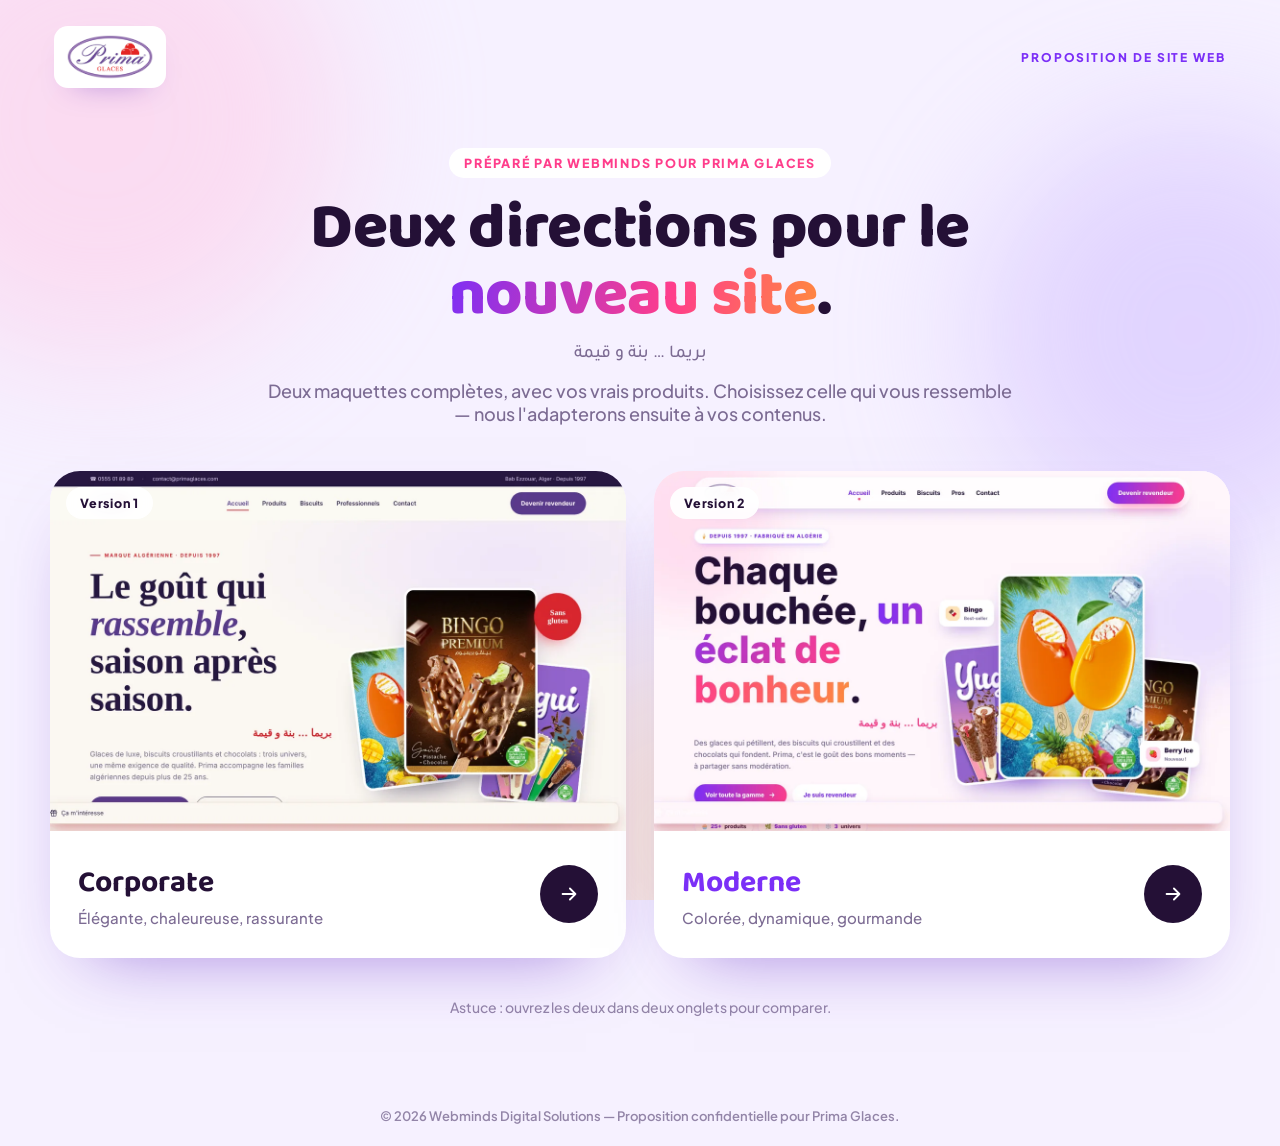
==== index.html @ a8271390 "Maquette Prima Glaces : page de choix + versions corporate (v1) et moderne (v2) Co-Authored-By: Clau" ====
<!doctype html> <html lang="fr"> <head> <meta charset="utf-8"> <meta name="viewport" content="width=device-width,initial-scale=1"> <meta name="robots" content="noindex,nofollow,noarchive,noimageindex"> <title>Prima Glaces</title> <meta name="description" content="Proposition de site web pour Prima Glaces — deux directions au choix."> <link rel="icon" href="assets/img/ui/favicon.png"> <link rel="preconnect" href="https://fonts.googleapis.com"><link rel="preconnect" href="https://fonts.gstatic.com" crossorigin> <link href="https://fonts.googleapis.com/css2?family=Baloo+2:wght@700;800&family=Cormorant+Garamond:ital,wght@0,600;1,600&family=Plus+Jakarta+Sans:wght@500;600;700;800&family=Tajawal:wght@700&display=swap" rel="stylesheet"> <style>*{box-sizing:border-box;margin:0;padding:0}body{font-family:"Plus Jakarta Sans",system-ui,sans-serif;background:#f6f1ff;color:#241036;min-height:100vh;display:flex;flex-direction:column;-webkit-font-smoothing:antialiased;overflow-x:hidden}img{display:block;max-width:100%;user-select:none}a{color:inherit;text-decoration:none}.bg{position:fixed;inset:0;z-index:-1;overflow:hidden}.bg span{position:absolute;border-radius:50%;filter:blur(70px);opacity:.5}.b1{width:480px;height:480px;background:#ffc6e4;left:-140px;top:-120px}.b2{width:420px;height:420px;background:#cdb8ff;right:-120px;top:120px}.b3{width:360px;height:360px;background:#ffe3b8;left:40%;bottom:-120px}header{display:flex;justify-content:space-between;align-items:center;padding:26px clamp(16px,5vw,54px)}header .lg{background:#fff;border-radius:14px;padding:8px 12px;box-shadow:0 14px 30px -20px rgba(90,31,192,.5)}header .lg img{height:46px}header span{font-size:12px;letter-spacing:.16em;text-transform:uppercase;font-weight:800;color:#7b2ff7}main{flex:1;width:min(1180px,100% - 48px);margin:0 auto;padding:24px 0 70px}.intro{text-align:center;max-width:760px;margin:10px auto 46px}.eyebrow{display:inline-block;font-size:12.5px;letter-spacing:.14em;text-transform:uppercase;font-weight:800;color:#ff3d8b;background:#fff;padding:7px 15px;border-radius:999px;box-shadow:0 10px 24px -16px rgba(255,61,139,.6);margin-bottom:18px}h1{font-family:"Baloo 2",cursive;font-weight:800;font-size:clamp(36px,5.6vw,64px);line-height:1.04;letter-spacing:-.01em}h1 em{font-style:normal;background:linear-gradient(100deg,#7b2ff7,#ff3d8b 60%,#ff8a3d);-webkit-background-clip:text;background-clip:text;color:transparent}.ar{font-family:Tajawal,sans-serif;direction:rtl;color:#ff3d8b;font-size:22px;font-weight:700;margin-top:14px}.intro p{color:#7c6b93;font-size:18px;font-weight:500;margin-top:14px}.grid{display:grid;grid-template-columns:1fr 1fr;gap:28px}.card{position:relative;background:#fff;border-radius:30px;overflow:hidden;box-shadow:0 30px 70px -40px rgba(90,31,192,.6);transition:.5s cubic-bezier(.2,.8,.2,1);display:flex;flex-direction:column}.card:hover{transform:translateY(-10px);box-shadow:0 50px 90px -44px rgba(255,61,139,.5)}.shot{aspect-ratio:16/10;overflow:hidden;background:#f3ecff;position:relative}.shot img{width:100%;height:100%;object-fit:cover;object-position:top;transition:transform 1s cubic-bezier(.2,.8,.2,1)}.card:hover .shot img{transform:scale(1.05)}.tag{position:absolute;left:16px;top:16px;background:rgba(255,255,255,.92);backdrop-filter:blur(6px);font-weight:800;font-size:12.5px;letter-spacing:.06em;padding:8px 14px;border-radius:999px;color:#241036}.bd{padding:28px 28px 30px;display:flex;align-items:center;justify-content:space-between;gap:16px}.bd b{font-family:"Baloo 2",cursive;font-size:30px;display:block}.bd i{font-style:normal;color:#7c6b93;font-size:15px;font-weight:500}.v2 .bd b{color:#7b2ff7}.go{flex:none;width:58px;height:58px;border-radius:50%;background:#241036;color:#fff;display:flex;align-items:center;justify-content:center;transition:.45s}.card:hover .go{transform:rotate(-45deg)}.v1:hover .go{background:#5a3a8c}.v2:hover .go{background:linear-gradient(100deg,#7b2ff7,#ff3d8b)}.go svg{width:22px}.note{text-align:center;margin-top:40px;color:#9385a8;font-size:14px;font-weight:500}footer{padding:22px;text-align:center;font-size:13px;color:#9385a8;font-weight:600}@media(max-width:820px){.grid{grid-template-columns:1fr}header span{display:none}}</style> </head> <body> <div class="bg"><span class="b1"></span><span class="b2"></span><span class="b3"></span></div> <header><span class="lg"><img src="assets/img/ui/logo.png" alt="Prima Glaces"></span><span>Proposition de site web</span></header> <main> <div class="intro"> <span class="eyebrow">Préparé par Webminds pour Prima Glaces</span> <h1>Deux directions pour le <em>nouveau site</em>.</h1> <p class="ar" dir="rtl" lang="ar">بريما … بنة و قيمة</p> <p>Deux maquettes complètes, avec vos vrais produits. Choisissez celle qui vous ressemble — nous l'adapterons ensuite à vos contenus.</p> </div> <div class="grid"> <a class="card v1" href="v1/index.html"> <div class="shot"><span class="tag">Version 1</span><img src="assets/img/ui/apercu-v1.webp" alt="Aperçu version corporate"></div> <div class="bd"><div><b>Corporate</b><i>Élégante, chaleureuse, rassurante</i></div><span class="go"><svg viewBox="0 0 24 24" fill="none" stroke="currentColor" stroke-width="2" stroke-linecap="round" stroke-linejoin="round"><path d="M5 12h14M13 6l6 6-6 6"/></svg></span></div> </a> <a class="card v2" href="v2/index.html"> <div class="shot"><span class="tag">Version 2</span><img src="assets/img/ui/apercu-v2.webp" alt="Aperçu version moderne"></div> <div class="bd"><div><b>Moderne</b><i>Colorée, dynamique, gourmande</i></div><span class="go"><svg viewBox="0 0 24 24" fill="none" stroke="currentColor" stroke-width="2" stroke-linecap="round" stroke-linejoin="round"><path d="M5 12h14M13 6l6 6-6 6"/></svg></span></div> </a> </div> <p class="note">Astuce : ouvrez les deux dans deux onglets pour comparer.</p> </main> <footer>© 2026 Webminds Digital Solutions — Proposition confidentielle pour Prima Glaces.</footer> </body> </html>
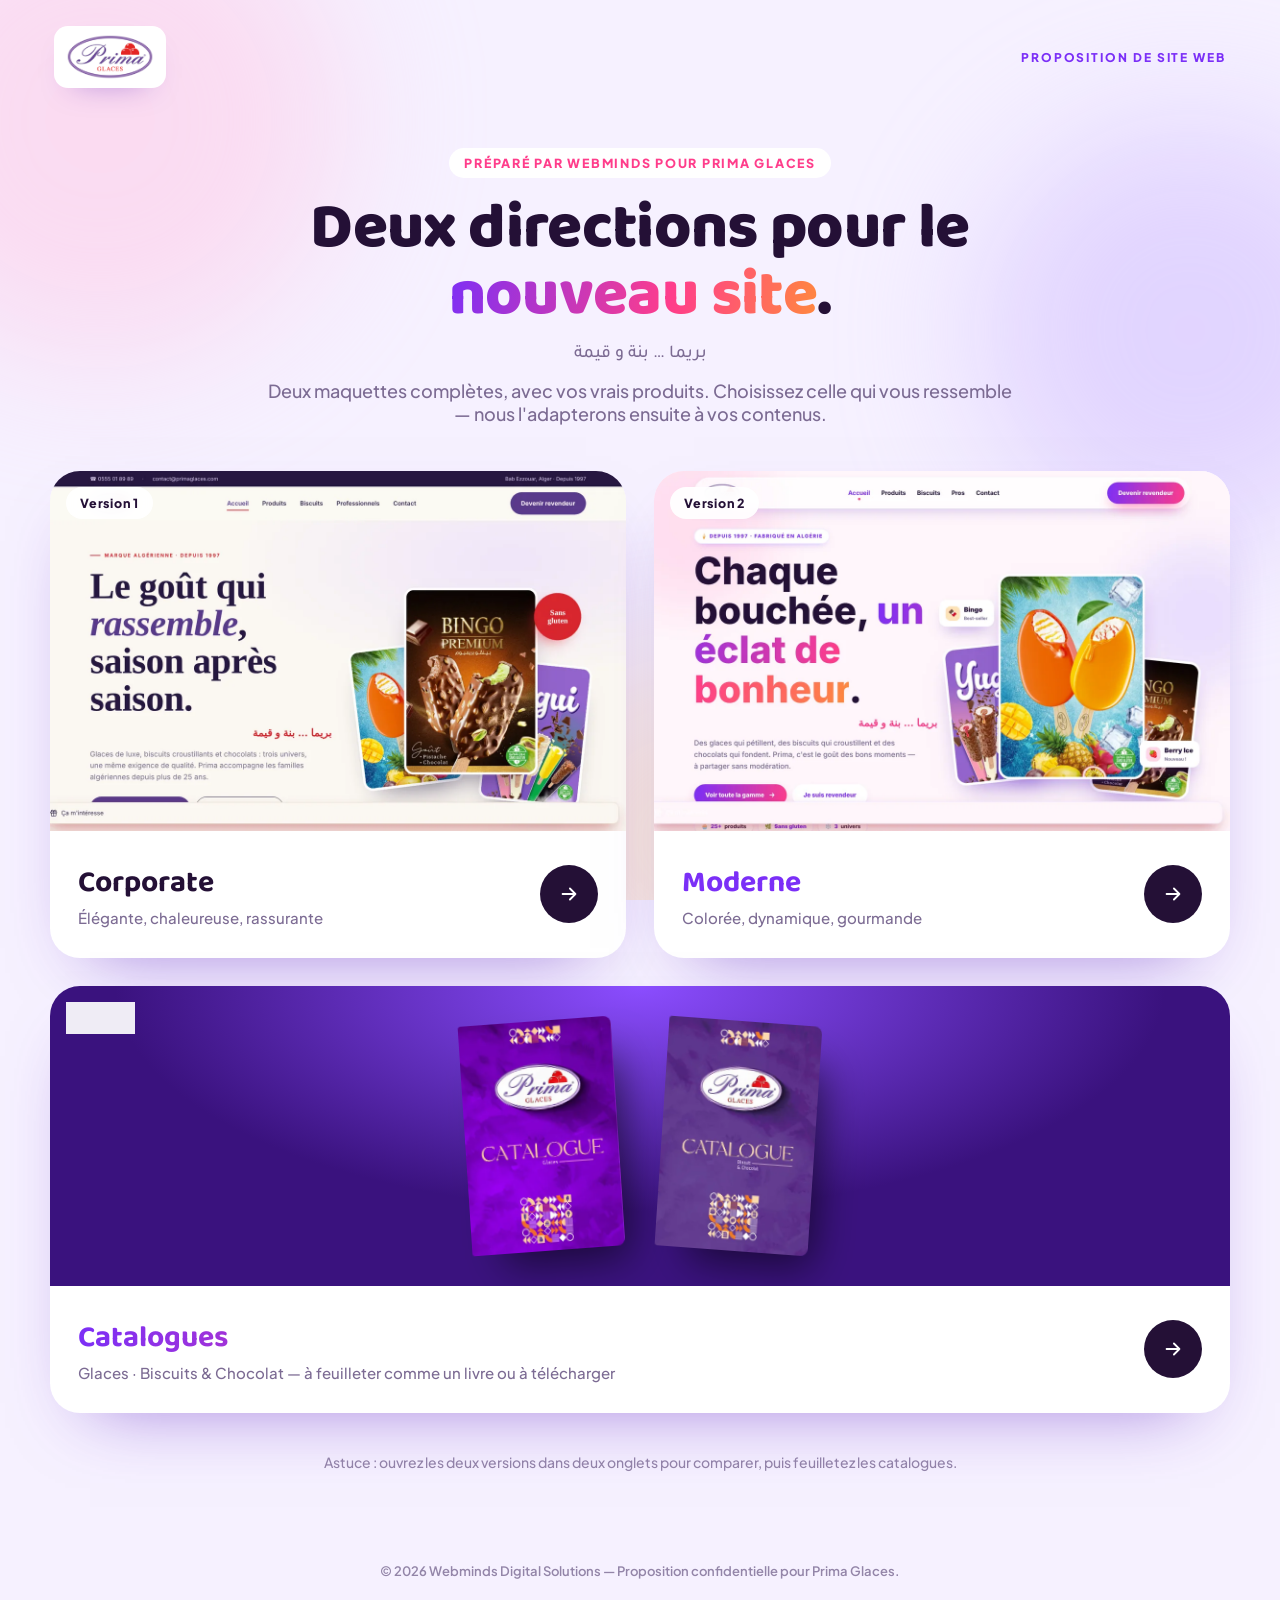
==== commit 2d01269a: "Page d'accueil : 3e carte « Catalogues » Co-Authored-By: Claude Opus 5.5 <noreply@anthropic.com> Cla" ====
--- a/index.html
+++ b/index.html
@@ -1 +1 @@
-<!doctype html> <html lang="fr"> <head> <meta charset="utf-8"> <meta name="viewport" content="width=device-width,initial-scale=1"> <meta name="robots" content="noindex,nofollow,noarchive,noimageindex"> <title>Prima Glaces</title> <meta name="description" content="Proposition de site web pour Prima Glaces — deux directions au choix."> <link rel="icon" href="assets/img/ui/favicon.png"> <link rel="preconnect" href="https://fonts.googleapis.com"><link rel="preconnect" href="https://fonts.gstatic.com" crossorigin> <link href="https://fonts.googleapis.com/css2?family=Baloo+2:wght@700;800&family=Cormorant+Garamond:ital,wght@0,600;1,600&family=Plus+Jakarta+Sans:wght@500;600;700;800&family=Tajawal:wght@700&display=swap" rel="stylesheet"> <style>*{box-sizing:border-box;margin:0;padding:0}body{font-family:"Plus Jakarta Sans",system-ui,sans-serif;background:#f6f1ff;color:#241036;min-height:100vh;display:flex;flex-direction:column;-webkit-font-smoothing:antialiased;overflow-x:hidden}img{display:block;max-width:100%;user-select:none}a{color:inherit;text-decoration:none}.bg{position:fixed;inset:0;z-index:-1;overflow:hidden}.bg span{position:absolute;border-radius:50%;filter:blur(70px);opacity:.5}.b1{width:480px;height:480px;background:#ffc6e4;left:-140px;top:-120px}.b2{width:420px;height:420px;background:#cdb8ff;right:-120px;top:120px}.b3{width:360px;height:360px;background:#ffe3b8;left:40%;bottom:-120px}header{display:flex;justify-content:space-between;align-items:center;padding:26px clamp(16px,5vw,54px)}header .lg{background:#fff;border-radius:14px;padding:8px 12px;box-shadow:0 14px 30px -20px rgba(90,31,192,.5)}header .lg img{height:46px}header span{font-size:12px;letter-spacing:.16em;text-transform:uppercase;font-weight:800;color:#7b2ff7}main{flex:1;width:min(1180px,100% - 48px);margin:0 auto;padding:24px 0 70px}.intro{text-align:center;max-width:760px;margin:10px auto 46px}.eyebrow{display:inline-block;font-size:12.5px;letter-spacing:.14em;text-transform:uppercase;font-weight:800;color:#ff3d8b;background:#fff;padding:7px 15px;border-radius:999px;box-shadow:0 10px 24px -16px rgba(255,61,139,.6);margin-bottom:18px}h1{font-family:"Baloo 2",cursive;font-weight:800;font-size:clamp(36px,5.6vw,64px);line-height:1.04;letter-spacing:-.01em}h1 em{font-style:normal;background:linear-gradient(100deg,#7b2ff7,#ff3d8b 60%,#ff8a3d);-webkit-background-clip:text;background-clip:text;color:transparent}.ar{font-family:Tajawal,sans-serif;direction:rtl;color:#ff3d8b;font-size:22px;font-weight:700;margin-top:14px}.intro p{color:#7c6b93;font-size:18px;font-weight:500;margin-top:14px}.grid{display:grid;grid-template-columns:1fr 1fr;gap:28px}.card{position:relative;background:#fff;border-radius:30px;overflow:hidden;box-shadow:0 30px 70px -40px rgba(90,31,192,.6);transition:.5s cubic-bezier(.2,.8,.2,1);display:flex;flex-direction:column}.card:hover{transform:translateY(-10px);box-shadow:0 50px 90px -44px rgba(255,61,139,.5)}.shot{aspect-ratio:16/10;overflow:hidden;background:#f3ecff;position:relative}.shot img{width:100%;height:100%;object-fit:cover;object-position:top;transition:transform 1s cubic-bezier(.2,.8,.2,1)}.card:hover .shot img{transform:scale(1.05)}.tag{position:absolute;left:16px;top:16px;background:rgba(255,255,255,.92);backdrop-filter:blur(6px);font-weight:800;font-size:12.5px;letter-spacing:.06em;padding:8px 14px;border-radius:999px;color:#241036}.bd{padding:28px 28px 30px;display:flex;align-items:center;justify-content:space-between;gap:16px}.bd b{font-family:"Baloo 2",cursive;font-size:30px;display:block}.bd i{font-style:normal;color:#7c6b93;font-size:15px;font-weight:500}.v2 .bd b{color:#7b2ff7}.go{flex:none;width:58px;height:58px;border-radius:50%;background:#241036;color:#fff;display:flex;align-items:center;justify-content:center;transition:.45s}.card:hover .go{transform:rotate(-45deg)}.v1:hover .go{background:#5a3a8c}.v2:hover .go{background:linear-gradient(100deg,#7b2ff7,#ff3d8b)}.go svg{width:22px}.note{text-align:center;margin-top:40px;color:#9385a8;font-size:14px;font-weight:500}footer{padding:22px;text-align:center;font-size:13px;color:#9385a8;font-weight:600}@media(max-width:820px){.grid{grid-template-columns:1fr}header span{display:none}}</style> </head> <body> <div class="bg"><span class="b1"></span><span class="b2"></span><span class="b3"></span></div> <header><span class="lg"><img src="assets/img/ui/logo.png" alt="Prima Glaces"></span><span>Proposition de site web</span></header> <main> <div class="intro"> <span class="eyebrow">Préparé par Webminds pour Prima Glaces</span> <h1>Deux directions pour le <em>nouveau site</em>.</h1> <p class="ar" dir="rtl" lang="ar">بريما … بنة و قيمة</p> <p>Deux maquettes complètes, avec vos vrais produits. Choisissez celle qui vous ressemble — nous l'adapterons ensuite à vos contenus.</p> </div> <div class="grid"> <a class="card v1" href="v1/index.html"> <div class="shot"><span class="tag">Version 1</span><img src="assets/img/ui/apercu-v1.webp" alt="Aperçu version corporate"></div> <div class="bd"><div><b>Corporate</b><i>Élégante, chaleureuse, rassurante</i></div><span class="go"><svg viewBox="0 0 24 24" fill="none" stroke="currentColor" stroke-width="2" stroke-linecap="round" stroke-linejoin="round"><path d="M5 12h14M13 6l6 6-6 6"/></svg></span></div> </a> <a class="card v2" href="v2/index.html"> <div class="shot"><span class="tag">Version 2</span><img src="assets/img/ui/apercu-v2.webp" alt="Aperçu version moderne"></div> <div class="bd"><div><b>Moderne</b><i>Colorée, dynamique, gourmande</i></div><span class="go"><svg viewBox="0 0 24 24" fill="none" stroke="currentColor" stroke-width="2" stroke-linecap="round" stroke-linejoin="round"><path d="M5 12h14M13 6l6 6-6 6"/></svg></span></div> </a> </div> <p class="note">Astuce : ouvrez les deux dans deux onglets pour comparer.</p> </main> <footer>© 2026 Webminds Digital Solutions — Proposition confidentielle pour Prima Glaces.</footer> </body> </html> +<!doctype html> <html lang="fr"> <head> <meta charset="utf-8"> <meta name="viewport" content="width=device-width,initial-scale=1"> <meta name="robots" content="noindex,nofollow,noarchive,noimageindex"> <title>Prima Glaces</title> <meta name="description" content="Proposition de site web pour Prima Glaces — deux directions au choix."> <link rel="icon" href="assets/img/ui/favicon.png"> <link rel="preconnect" href="https://fonts.googleapis.com"><link rel="preconnect" href="https://fonts.gstatic.com" crossorigin> <link href="https://fonts.googleapis.com/css2?family=Baloo+2:wght@700;800&family=Cormorant+Garamond:ital,wght@0,600;1,600&family=Plus+Jakarta+Sans:wght@500;600;700;800&family=Tajawal:wght@700&display=swap" rel="stylesheet"> <style>*{box-sizing:border-box;margin:0;padding:0}body{font-family:"Plus Jakarta Sans",system-ui,sans-serif;background:#f6f1ff;color:#241036;min-height:100vh;display:flex;flex-direction:column;-webkit-font-smoothing:antialiased;overflow-x:hidden}img{display:block;max-width:100%;user-select:none}a{color:inherit;text-decoration:none}.bg{position:fixed;inset:0;z-index:-1;overflow:hidden}.bg span{position:absolute;border-radius:50%;filter:blur(70px);opacity:.5}.b1{width:480px;height:480px;background:#ffc6e4;left:-140px;top:-120px}.b2{width:420px;height:420px;background:#cdb8ff;right:-120px;top:120px}.b3{width:360px;height:360px;background:#ffe3b8;left:40%;bottom:-120px}header{display:flex;justify-content:space-between;align-items:center;padding:26px clamp(16px,5vw,54px)}header .lg{background:#fff;border-radius:14px;padding:8px 12px;box-shadow:0 14px 30px -20px rgba(90,31,192,.5)}header .lg img{height:46px}header span{font-size:12px;letter-spacing:.16em;text-transform:uppercase;font-weight:800;color:#7b2ff7}main{flex:1;width:min(1180px,100% - 48px);margin:0 auto;padding:24px 0 70px}.intro{text-align:center;max-width:760px;margin:10px auto 46px}.eyebrow{display:inline-block;font-size:12.5px;letter-spacing:.14em;text-transform:uppercase;font-weight:800;color:#ff3d8b;background:#fff;padding:7px 15px;border-radius:999px;box-shadow:0 10px 24px -16px rgba(255,61,139,.6);margin-bottom:18px}h1{font-family:"Baloo 2",cursive;font-weight:800;font-size:clamp(36px,5.6vw,64px);line-height:1.04;letter-spacing:-.01em}h1 em{font-style:normal;background:linear-gradient(100deg,#7b2ff7,#ff3d8b 60%,#ff8a3d);-webkit-background-clip:text;background-clip:text;color:transparent}.ar{font-family:Tajawal,sans-serif;direction:rtl;color:#ff3d8b;font-size:22px;font-weight:700;margin-top:14px}.intro p{color:#7c6b93;font-size:18px;font-weight:500;margin-top:14px}.grid{display:grid;grid-template-columns:1fr 1fr;gap:28px}.card{position:relative;background:#fff;border-radius:30px;overflow:hidden;box-shadow:0 30px 70px -40px rgba(90,31,192,.6);transition:.5s cubic-bezier(.2,.8,.2,1);display:flex;flex-direction:column}.card:hover{transform:translateY(-10px);box-shadow:0 50px 90px -44px rgba(255,61,139,.5)}.shot{aspect-ratio:16/10;overflow:hidden;background:#f3ecff;position:relative}.shot img{width:100%;height:100%;object-fit:cover;object-position:top;transition:transform 1s cubic-bezier(.2,.8,.2,1)}.card:hover .shot img{transform:scale(1.05)}.tag{position:absolute;left:16px;top:16px;background:rgba(255,255,255,.92);backdrop-filter:blur(6px);font-weight:800;font-size:12.5px;letter-spacing:.06em;padding:8px 14px;border-radius:999px;color:#241036}.bd{padding:28px 28px 30px;display:flex;align-items:center;justify-content:space-between;gap:16px}.bd b{font-family:"Baloo 2",cursive;font-size:30px;display:block}.bd i{font-style:normal;color:#7c6b93;font-size:15px;font-weight:500}.v2 .bd b{color:#7b2ff7}.go{flex:none;width:58px;height:58px;border-radius:50%;background:#241036;color:#fff;display:flex;align-items:center;justify-content:center;transition:.45s}.card:hover .go{transform:rotate(-45deg)}.v1:hover .go{background:#5a3a8c}.v2:hover .go{background:linear-gradient(100deg,#7b2ff7,#ff3d8b)}.go svg{width:22px}.note{text-align:center;margin-top:40px;color:#9385a8;font-size:14px;font-weight:500}footer{padding:22px;text-align:center;font-size:13px;color:#9385a8;font-weight:600}.v3{grid-column:1/-1}.v3 .bd b{background:linear-gradient(100deg,#7b2ff7,#ff3d8b);-webkit-background-clip:text;background-clip:text;color:transparent}.v3:hover .go{background:linear-gradient(100deg,#7b2ff7,#ff3d8b)}.cshot{aspect-ratio:auto;height:300px;background:radial-gradient(700px 300px at 50% 0,#8b4dff,#3a127e 75%);display:flex;align-items:center;justify-content:center;perspective:1400px}.books{display:flex;gap:34px;align-items:center}.books img{height:230px;width:auto;object-fit:contain;border-radius:3px 8px 8px 3px;box-shadow:20px 26px 44px -16px rgba(0,0,0,.6);transition:transform .8s cubic-bezier(.2,.8,.2,1)}.books img:first-child{transform:rotateY(20deg) rotate(-4deg)}.books img:last-child{transform:rotateY(-20deg) rotate(4deg)}.v3:hover .books img{transform:none}.v3:hover .shot img{transform:none}@media(max-width:820px){.cshot{height:250px;padding-top:40px}.books{gap:20px}.books img{height:165px}}@media(max-width:820px){.grid{grid-template-columns:1fr}header span{display:none}}</style> </head> <body> <div class="bg"><span class="b1"></span><span class="b2"></span><span class="b3"></span></div> <header><span class="lg"><img src="assets/img/ui/logo.png" alt="Prima Glaces"></span><span>Proposition de site web</span></header> <main> <div class="intro"> <span class="eyebrow">Préparé par Webminds pour Prima Glaces</span> <h1>Deux directions pour le <em>nouveau site</em>.</h1> <p class="ar" dir="rtl" lang="ar">بريما … بنة و قيمة</p> <p>Deux maquettes complètes, avec vos vrais produits. Choisissez celle qui vous ressemble — nous l'adapterons ensuite à vos contenus.</p> </div> <div class="grid"> <a class="card v1" href="v1/index.html"> <div class="shot"><span class="tag">Version 1</span><img src="assets/img/ui/apercu-v1.webp" alt="Aperçu version corporate"></div> <div class="bd"><div><b>Corporate</b><i>Élégante, chaleureuse, rassurante</i></div><span class="go"><svg viewBox="0 0 24 24" fill="none" stroke="currentColor" stroke-width="2" stroke-linecap="round" stroke-linejoin="round"><path d="M5 12h14M13 6l6 6-6 6"/></svg></span></div> </a> <a class="card v2" href="v2/index.html"> <div class="shot"><span class="tag">Version 2</span><img src="assets/img/ui/apercu-v2.webp" alt="Aperçu version moderne"></div> <div class="bd"><div><b>Moderne</b><i>Colorée, dynamique, gourmande</i></div><span class="go"><svg viewBox="0 0 24 24" fill="none" stroke="currentColor" stroke-width="2" stroke-linecap="round" stroke-linejoin="round"><path d="M5 12h14M13 6l6 6-6 6"/></svg></span></div> </a> <a class="card v3" href="v2/catalogues.html"> <div class="shot cshot"><span class="tag">Bonus</span><div class="books"><img src="assets/img/cat/glaces/cover-s.webp" alt="Catalogue Glaces"><img src="assets/img/cat/biscuits/cover-s.webp" alt="Catalogue Biscuits et Chocolat"></div></div><div class="bd"><div><b>Catalogues</b><i>Glaces · Biscuits &amp; Chocolat — à feuilleter comme un livre ou à télécharger</i></div><span class="go"><svg viewBox="0 0 24 24" fill="none" stroke="currentColor" stroke-width="2" stroke-linecap="round" stroke-linejoin="round"><path d="M5 12h14M13 6l6 6-6 6"/></svg></span></div> </a> </div> <p class="note">Astuce : ouvrez les deux versions dans deux onglets pour comparer, puis feuilletez les catalogues.</p> </main> <footer>© 2026 Webminds Digital Solutions — Proposition confidentielle pour Prima Glaces.</footer> </body> </html> 
